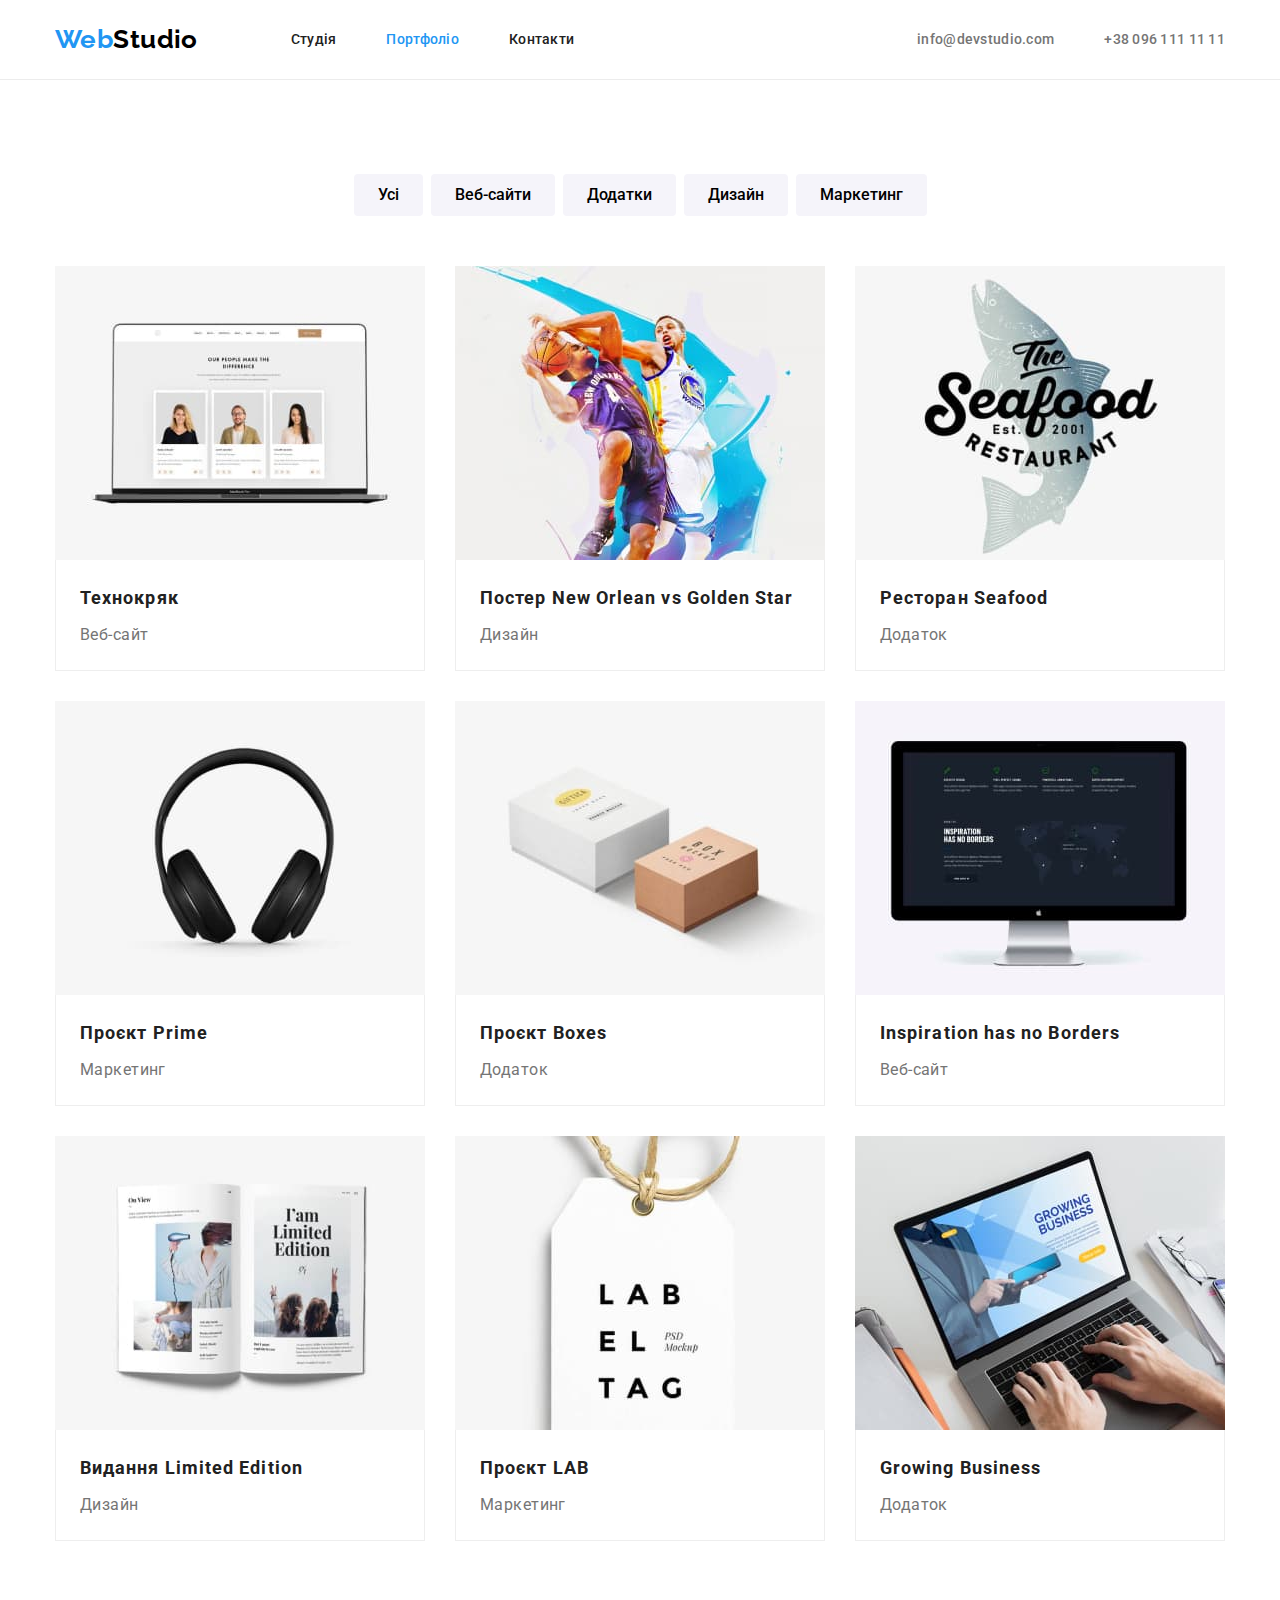
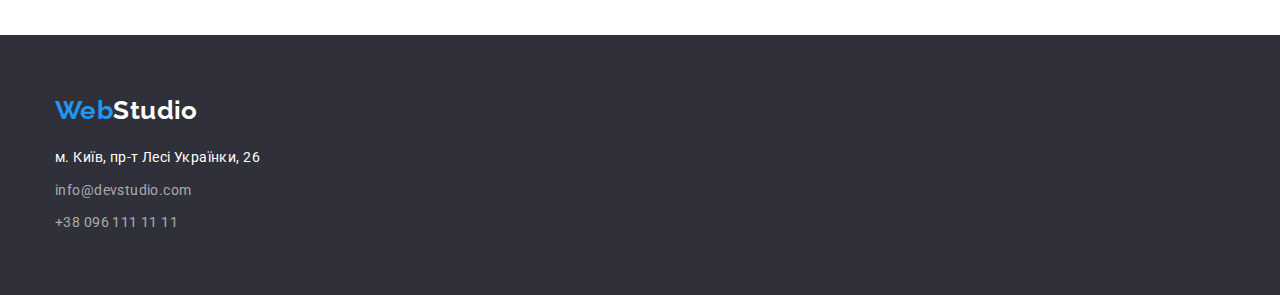
==== portfolio.html @ 35c7d86a "files added" ====
<!DOCTYPE html>
<!-- Document layout was done by Ruslan Shcherbyna aka Anattagarbha -->
<html lang="uk">
  <!-- Service information -->
  <head>
    <meta charset="UTF-8" />
    <meta http-equiv="X-UA-Compatible" content="IE=edge" />
    <meta name="viewport" content="width=device-width, initial-scale=1.0" />
    <title>Портфоліо</title>
    <link rel="preconnect" href="https://fonts.googleapis.com" />
    <link rel="preconnect" href="https://fonts.gstatic.com" crossorigin="" />
    <link
      href="https://fonts.googleapis.com/css2?family=Raleway:wght@700&amp;family=Roboto:wght@400;500;700;900&amp;display=swap"
      rel="stylesheet"
    />
    <link
      rel="stylesheet"
      href="https://cdnjs.cloudflare.com/ajax/libs/modern-normalize/1.1.0/modern-normalize.min.css"
    />
    <link rel="stylesheet" href="./css/styles.css" />
  </head>
  <!-- Page content -->
  <body>
    <!-- Page header -->
    <header class="wst-header">
      <div class="container">
        <nav class="nav-menu">
          <a class="logo no-decor" href="./index.html"
            ><span class="logo-color">Web</span>Studio</a
          >
          <ul class="nav-items no-style list">
            <li class="nav-item">
              <a class="nav-link" href="./index.html">Студія</a>
            </li>
            <li class="nav-item">
              <a class="nav-link" href="./portfolio.html"
                ><span class="current">Портфоліо</span></a
              >
            </li>
            <li class="nav-item">
              <a class="nav-link" href="">Контакти</a>
            </li>
          </ul>
        </nav>
        <ul class="contacts no-style list">
          <li class="contact-item">
            <a class="contact-link no-decor" href="mailto:info@devstudio.com"
              >info@devstudio.com</a
            >
          </li>
          <li class="contact-item">
            <a class="contact-link no-decor" href="tel:+380961111111"
              >+38 096 111 11 11</a
            >
          </li>
        </ul>
      </div>
    </header>
    <!-- Unique page content -->
    <main>
      <section class="portfolio section">
        <div class="container">
          <h1 class="portfolio-headline visually-hidden">Наші проєкти</h1>
          <!-- Portfolio filter -->
          <ul class="portfolio-filter no-style">
            <li>
              <button type="button" class="portfolio-button pointer">
                Усі
              </button>
            </li>
            <li>
              <button type="button" class="portfolio-button pointer">
                Веб-сайти
              </button>
            </li>
            <li>
              <button type="button" class="portfolio-button pointer">
                Додатки
              </button>
            </li>
            <li>
              <button type="button" class="portfolio-button pointer">
                Дизайн
              </button>
            </li>
            <li>
              <button type="button" class="portfolio-button pointer">
                Маркетинг
              </button>
            </li>
          </ul>
          <!-- Projects list -->
          <ul class="portfolio-projects no-style">
            <li class="project-item">
              <img
                src="./images/portfolio/techno.jpg"
                alt="веб сайт"
                width="370"
                height="294"
              />
              <div class="project-info">
                <h2 class="project-name">Технокряк</h2>
                <p class="project-function">Веб-сайт</p>
              </div>
            </li>
            <li class="project-item">
              <img
                src="./images/portfolio/poster.jpg"
                alt="дизайн постеру"
                width="370"
                height="294"
              />
              <div class="project-info">
                <h2 class="project-name">
                  Постер <span lang="en">New Orlean vs Golden Star</span>
                </h2>
                <p class="project-function">Дизайн</p>
              </div>
            </li>
            <li class="project-item">
              <img
                src="./images/portfolio/seafood.jpg"
                alt="додаток ресторану"
                width="370"
                height="294"
              />
              <div class="project-info">
                <h2 class="project-name">
                  Ресторан <span lang="en">Seafood</span>
                </h2>
                <p class="project-function">Додаток</p>
              </div>
            </li>
            <li class="project-item">
              <img
                src="./images/portfolio/prime.jpg"
                alt="маркетинг"
                width="370"
                height="294"
              />
              <div class="project-info">
                <h2 class="project-name">
                  Проєкт <span lang="en">Prime</span>
                </h2>
                <p class="project-function">Маркетинг</p>
              </div>
            </li>
            <li class="project-item">
              <img
                src="./images/portfolio/boxes.jpg"
                alt="додаток"
                width="370"
                height="294"
              />
              <div class="project-info">
                <h2 class="project-name">
                  Проєкт <span lang="en">Boxes</span>
                </h2>
                <p class="project-function">Додаток</p>
              </div>
            </li>
            <li class="project-item">
              <img
                src="./images/portfolio/inspiration.jpg"
                alt="веб-сайт"
                width="370"
                height="294"
              />
              <div class="project-info">
                <h2 class="project-name">
                  <span lang="en">Inspiration has no Borders</span>
                </h2>
                <p class="project-function">Веб-сайт</p>
              </div>
            </li>
            <li class="project-item">
              <img
                src="./images/portfolio/limited.jpg"
                alt="дизайн видання"
                width="370"
                height="294"
              />
              <div class="project-info">
                <h2 class="project-name">
                  Видання <span lang="en">Limited Edition</span>
                </h2>
                <p class="project-function">Дизайн</p>
              </div>
            </li>
            <li class="project-item">
              <img
                src="./images/portfolio/lab.jpg"
                alt="маркетинг"
                width="370"
                height="294"
              />
              <div class="project-info">
                <h2 class="project-name">Проєкт <span lang="en">LAB</span></h2>
                <p class="project-function">Маркетинг</p>
              </div>
            </li>
            <li class="project-item">
              <img
                src="./images/portfolio/business.jpg"
                alt="додаток"
                width="370"
                height="294"
              />
              <div class="project-info">
                <h2 class="project-name">
                  <span lang="en">Growing Business</span>
                </h2>
                <p class="project-function">Додаток</p>
              </div>
            </li>
          </ul>
        </div>
      </section>
    </main>
    <!-- Page footer -->
    <footer class="wst-footer">
      <div class="container">
        <a class="logo no-decor" href="./index.html"
          ><span class="logo-color">Web</span
          ><span class="logo-white">Studio</span></a
        >
        <address class="address-menu">
          <ul class="address-list no-style">
            <li class="address-item">
              <a
                class="address-link no-decor"
                href="https://goo.gl/maps/4tvgwQAKs3iSgBmF8"
                target="_blank"
                rel="noopener nofollow noreferrer"
                >м. Київ, пр-т Лесі Українки, 26</a
              >
            </li>
            <li class="address-item">
              <a class="address-link no-decor" href="mailto:info@devstudio.com"
                >info@devstudio.com</a
              >
            </li>
            <li class="address-item">
              <a class="address-link no-decor" href="tel:+380961111111"
                >+38 096 111 11 11</a
              >
            </li>
          </ul>
        </address>
      </div>
    </footer>
  </body>
</html>
---- css/styles.css ----
/* определение css-переменных */

:root {
  --brand-color: #2196f3;
  --bgn-color: #ffffff;
  --second-bgn-color: #f5f4fa;
  --third-bgn-color: #2f303a;
  --font-color: #212121;
  --small-text: #757575;
  --active-color: #188ce8;
  --border-color: #eeeeee;
  --hdr-border-color: #ececec;
  --mr-black: #000000;
  --mr-white: #ffffff;
  --address-color: rgba(255, 255, 255, 0.6);
  --hero-btn-shadow: rgba(0, 0, 0, 0.15);
  --member-shadow-1: rgba(0, 0, 0, 0.12);
  --member-shadow-2: rgba(0, 0, 0, 0.14);
  --member-shadow-3: rgba(0, 0, 0, 0.2);
  --port-btn-shadow-1: rgba(0, 0, 0, 0.1);
  --port-btn-shadow-2: rgba(0, 0, 0, 0.08);
  --port-btn-shadow-3: rgba(0, 0, 0, 0.12);
  --font-primary: "Roboto", "Arial", sans-serif;
}

/* глобальный стиль страницы */

body {
  background-color: var(--bgn-color);
  color: var(--font-color);
  font-family: var(--font-primary);
  font-size: 14px;
  font-style: normal;
  letter-spacing: 0.03em;
}

.no-style {
  list-style: none;
}

.no-decor {
  text-decoration: none;
}

.pointer {
  cursor: pointer;
}

.visually-hidden {
  position: absolute;
  white-space: nowrap;
  width: 1px;
  height: 1px;
  overflow: hidden;
  border: 0;
  padding: 0;
  clip: rect(0 0 0 0);
  clip-path: inset(50%);
  margin: -1px;
}

ul,
ol {
  margin: 0;
  padding-left: 0;
}

p,
h1,
h2,
h3,
h4,
h5,
h6 {
  margin: 0;
}

img {
  display: block;
  max-width: 100%;
  height: auto;
}

.container {
  max-width: 1200px;
  margin-left: auto;
  margin-right: auto;
  padding-left: 15px;
  padding-right: 15px;
}

.section {
  padding-bottom: 94px;
  padding-top: 94px;
  background-color: var(--bgn-color);
}

/* header */

.wst-header {
  padding: 24px 0;
  border-bottom: 1px solid var(--hdr-border-color);
}

.wst-header > .container {
  display: flex;
}

.wst-header .list {
  display: flex;
  gap: 50px;
}

.wst-header .logo {
  margin-right: 93px;
}

/* логотип */

.logo {
  color: var(--mr-black);
  font-family: "Raleway";
  font-size: 26px;
  font-weight: 700;
  line-height: 1.19;
}

.logo-color {
  color: var(--brand-color);
}

.logo-white {
  color: var(--mr-white);
}

.wst-footer .logo {
  display: inline-block;
}

/* меню навигации */

.nav-item > .nav-link {
  color: var(--font-color);
  font-weight: 500;
  letter-spacing: 0.02em;
  line-height: 1.143;
  text-decoration: none;
}

.nav-link:hover,
.nav-link:focus {
  color: var(--brand-color);
}

.current {
  color: var(--brand-color);
}

.nav-menu {
  display: flex;
  align-items: center;
}

/* меню контактов */

.contact-item > .contact-link {
  color: var(--small-text);
  font-weight: 500;
  letter-spacing: 0.02em;
  line-height: 1.143;
}

.contact-link:hover,
.contact-link:focus {
  color: var(--brand-color);
}

.contacts {
  display: flex;
  align-items: center;
  margin-left: auto;
}

/* стиль секции hero */

.hero.section {
  padding-top: 200px;
  padding-bottom: 200px;
  background-color: var(--third-bgn-color);
  text-align: center;
}

.hero-headline {
  color: var(--mr-white);
  font-weight: 900;
  font-size: 44px;
  line-height: 1.36;
  letter-spacing: 0.06em;
  text-transform: uppercase;
  width: 696px;
  margin-bottom: 30px;
  margin-left: auto;
  margin-right: auto;
}

.button {
  background-color: var(--brand-color);
  box-shadow: 0px 4px 4px var(--hero-btn-shadow);
  color: var(--mr-white);
  font-family: var(--font-primary);
  font-size: 16px;
  font-weight: 700;
  letter-spacing: 0.06em;
  line-height: 1.875;
  border: 1px solid var(--first-active-color);
  border-radius: 4px;
  text-align: center;
  min-width: 216px;
  min-height: 50px;
  padding: 10px 32px;
}

.button:active {
  background-color: var(--active-color);
  border-color: var(--active-color);
}

/* стиль секции features */

.features.section {
  padding-bottom: 0;
}

.features-headline {
  font-size: 36px;
  line-height: 1.17;
}

.features-title {
  line-height: 1.14;
  text-transform: uppercase;
  margin-bottom: 10px;
}

.features-item > .features-text {
  color: var(--small-text);
  line-height: 1.7;
}

.features-list {
  display: flex;
  flex-wrap: wrap;
  justify-content: space-between;
}

.features-item {
  max-width: 270px;
  flex-basis: 270px;
}

/* стиль секции skills */

.skills-headline {
  font-size: 36px;
  line-height: 1.17;
  text-align: center;
  margin-bottom: 50px;
}

.skills-list {
  display: flex;
  flex-wrap: wrap;
  gap: 30px;
}

/* стиль секции team */

.team {
  background-color: var(--second-bgn-color);
}

.team-member {
  box-shadow: 0px 1px 3px var(--member-shadow-1),
    0px 1px 1px var(--member-shadow-2), 0px 2px 1px var(--member-shadow-3);
  background-color: var(--mr-white);
  max-width: 270px;
  border-bottom-left-radius: 4px;
  border-bottom-right-radius: 4px;
}

.team-headline {
  font-size: 36px;
  line-height: 1.17;
  text-align: center;
  margin-bottom: 50px;
}

.member-info {
  padding: 30px 0;
}

.member-info > .member-name {
  font-weight: 500;
  font-size: 16px;
  line-height: 1.188;
  margin-bottom: 10px;
  text-align: center;
}

.member-info > .member-function {
  color: var(--small-text);
  font-size: 16px;
  line-height: 1.188;
  text-align: center;
}

.team-list {
  display: flex;
  gap: 30px;
  flex-wrap: wrap;
}

/* footer */

.wst-footer {
  background-color: var(--third-bgn-color);
  padding: 60px 0;
}

.wst-footer .logo {
  margin-bottom: 20px;
}

/* adress menu */

.address-item > .address-link {
  color: var(--mr-white);
  font-style: normal;
  line-height: 1.7;
}

.address-item > .address-link:hover,
.address-item > .address-link:focus {
  color: var(--brand-color);
}

.address-item [href="mailto:info@devstudio.com"] {
  color: var(--address-color);
}

.address-item [href="tel:+380961111111"] {
  color: var(--address-color);
}

.address-item:not(:last-child) {
  margin-bottom: 9px;
}

/* страница portfolio */

.portfolio-headline {
  font-size: 36px;
  line-height: 1.17;
}

/* фильтр проектов */

.portfolio-button {
  font-family: "Roboto", sans-serif;
  font-size: 16px;
  font-weight: 500;
  line-height: 1.625;
  text-align: center;
  background-color: var(--second-bgn-color);
  border-color: var(--second-bgn-color);
  border-radius: 4px;
  border-style: solid;
  padding: 6px 22px;
  min-height: 38px;
}

.portfolio-button:hover,
.portfolio-button:focus,
.portfolio-button:active {
  background-color: var(--brand-color);
  border-color: var(--brand-color);
  color: var(--mr-white);
  box-shadow: 0px 3px 1px var(--port-btn-shadow-1),
    0px 1px 2px var(--port-btn-shadow-2), 0px 2px 2px var(--port-btn-shadow-3);
}

.portfolio-filter {
  display: flex;
  justify-content: center;
  gap: 8px;
  margin-bottom: 50px;
}

/* список проектов */

.project-item {
  width: calc((100% - 60px) / 3);
}

.project-info {
  border: 1px solid var(--border-color);
  border-top-width: 0;
  border-top-style: hidden;
  padding: 20px 24px;
}

.project-info > .project-name {
  font-size: 18px;
  letter-spacing: 0.06em;
  line-height: 2;
  margin-bottom: 4px;
}

.project-info > .project-function {
  font-size: 16px;
  color: var(--small-text);
  line-height: 1.875;
}

.portfolio-projects {
  display: flex;
  flex-wrap: wrap;
  gap: 30px;
}
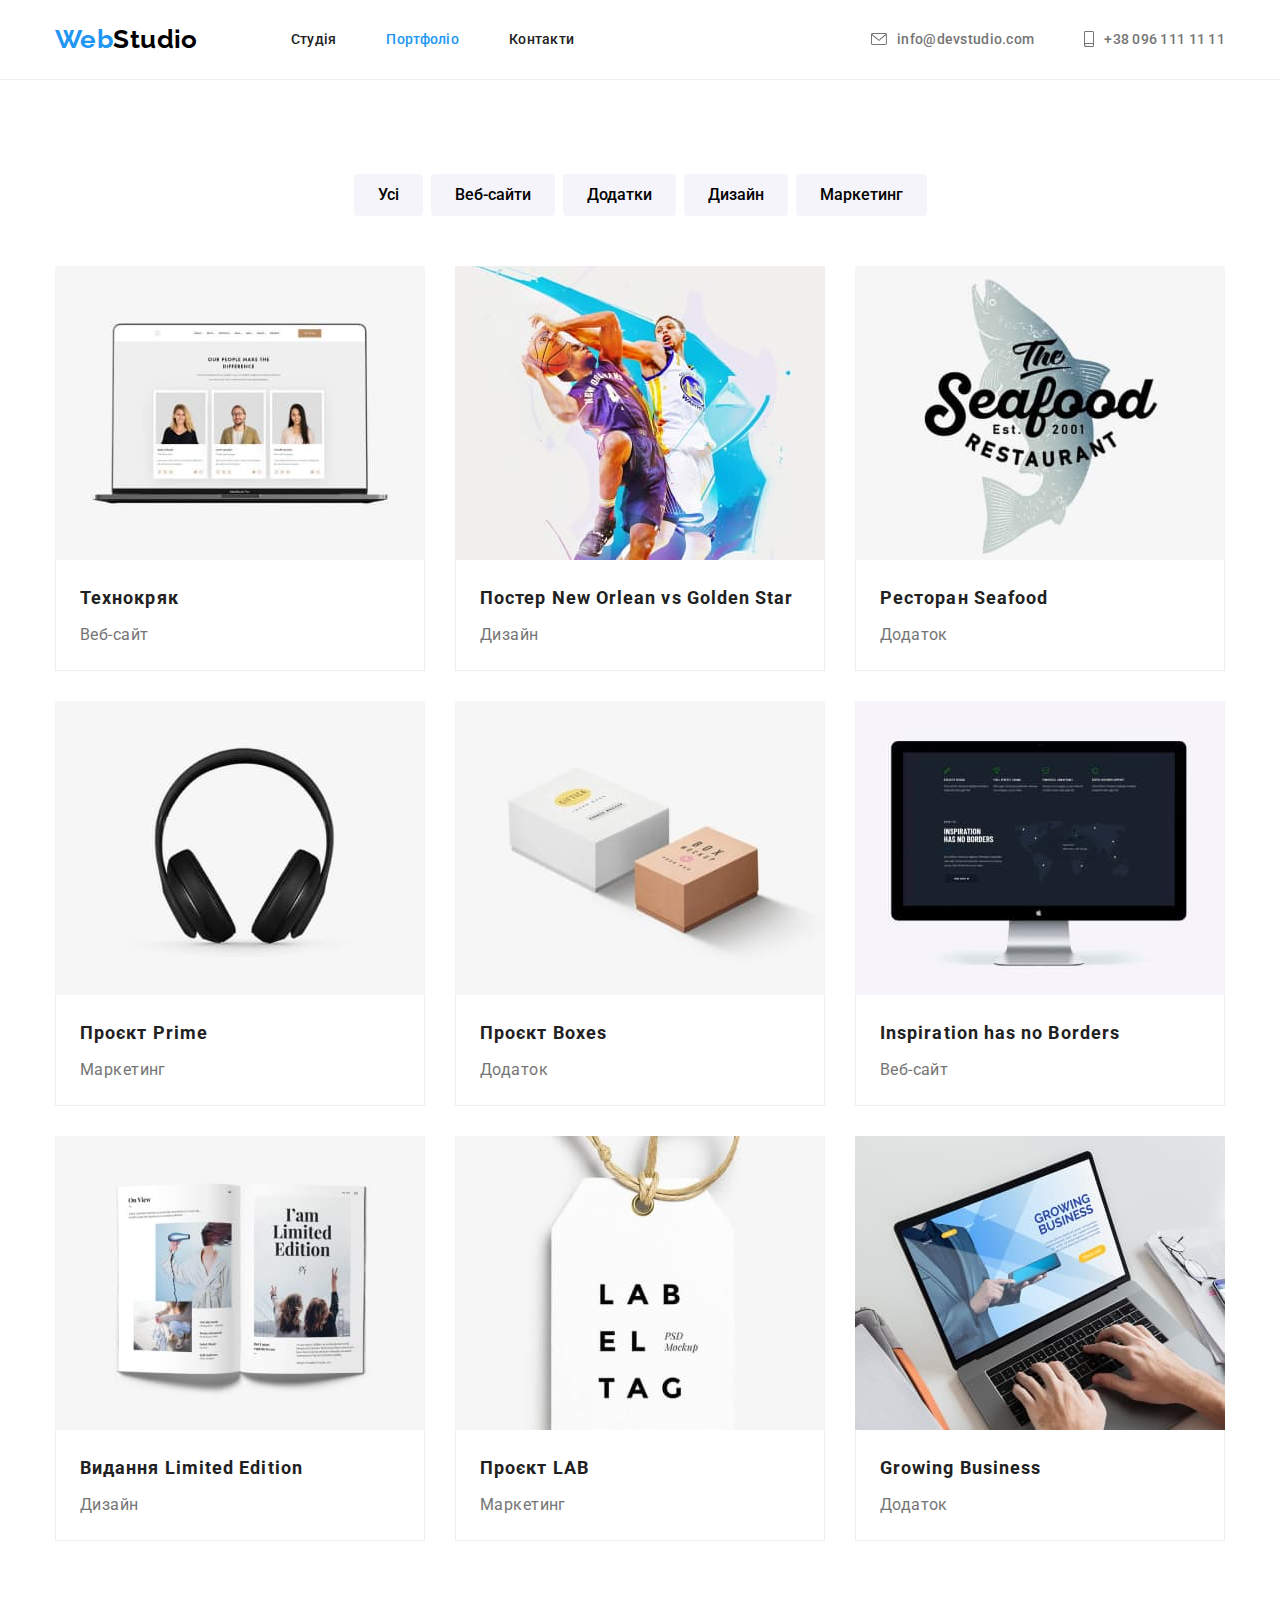
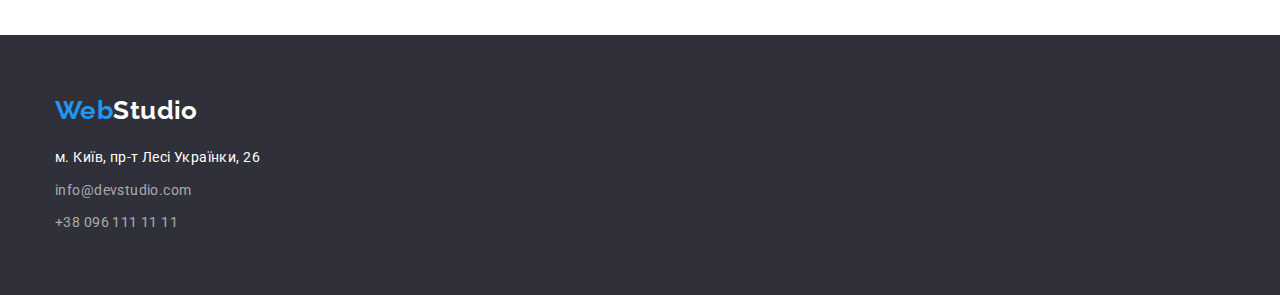
==== commit e2bdd5eb: "add contact icons to portfolio page" ====
--- a/portfolio.html
+++ b/portfolio.html
@@ -1,253 +1,259 @@
-<!DOCTYPE html>
-<!-- Document layout was done by Ruslan Shcherbyna aka Anattagarbha -->
-<html lang="uk">
-  <!-- Service information -->
-  <head>
-    <meta charset="UTF-8" />
-    <meta http-equiv="X-UA-Compatible" content="IE=edge" />
-    <meta name="viewport" content="width=device-width, initial-scale=1.0" />
-    <title>Портфоліо</title>
-    <link rel="preconnect" href="https://fonts.googleapis.com" />
-    <link rel="preconnect" href="https://fonts.gstatic.com" crossorigin="" />
-    <link
-      href="https://fonts.googleapis.com/css2?family=Raleway:wght@700&amp;family=Roboto:wght@400;500;700;900&amp;display=swap"
-      rel="stylesheet"
-    />
-    <link
-      rel="stylesheet"
-      href="https://cdnjs.cloudflare.com/ajax/libs/modern-normalize/1.1.0/modern-normalize.min.css"
-    />
-    <link rel="stylesheet" href="./css/styles.css" />
-  </head>
-  <!-- Page content -->
-  <body>
-    <!-- Page header -->
-    <header class="wst-header">
-      <div class="container">
-        <nav class="nav-menu">
-          <a class="logo no-decor" href="./index.html"
-            ><span class="logo-color">Web</span>Studio</a
-          >
-          <ul class="nav-items no-style list">
-            <li class="nav-item">
-              <a class="nav-link" href="./index.html">Студія</a>
-            </li>
-            <li class="nav-item">
-              <a class="nav-link" href="./portfolio.html"
-                ><span class="current">Портфоліо</span></a
-              >
-            </li>
-            <li class="nav-item">
-              <a class="nav-link" href="">Контакти</a>
-            </li>
-          </ul>
-        </nav>
-        <ul class="contacts no-style list">
-          <li class="contact-item">
-            <a class="contact-link no-decor" href="mailto:info@devstudio.com"
-              >info@devstudio.com</a
-            >
-          </li>
-          <li class="contact-item">
-            <a class="contact-link no-decor" href="tel:+380961111111"
-              >+38 096 111 11 11</a
-            >
-          </li>
-        </ul>
-      </div>
-    </header>
-    <!-- Unique page content -->
-    <main>
-      <section class="portfolio section">
-        <div class="container">
-          <h1 class="portfolio-headline visually-hidden">Наші проєкти</h1>
-          <!-- Portfolio filter -->
-          <ul class="portfolio-filter no-style">
-            <li>
-              <button type="button" class="portfolio-button pointer">
-                Усі
-              </button>
-            </li>
-            <li>
-              <button type="button" class="portfolio-button pointer">
-                Веб-сайти
-              </button>
-            </li>
-            <li>
-              <button type="button" class="portfolio-button pointer">
-                Додатки
-              </button>
-            </li>
-            <li>
-              <button type="button" class="portfolio-button pointer">
-                Дизайн
-              </button>
-            </li>
-            <li>
-              <button type="button" class="portfolio-button pointer">
-                Маркетинг
-              </button>
-            </li>
-          </ul>
-          <!-- Projects list -->
-          <ul class="portfolio-projects no-style">
-            <li class="project-item">
-              <img
-                src="./images/portfolio/techno.jpg"
-                alt="веб сайт"
-                width="370"
-                height="294"
-              />
-              <div class="project-info">
-                <h2 class="project-name">Технокряк</h2>
-                <p class="project-function">Веб-сайт</p>
-              </div>
-            </li>
-            <li class="project-item">
-              <img
-                src="./images/portfolio/poster.jpg"
-                alt="дизайн постеру"
-                width="370"
-                height="294"
-              />
-              <div class="project-info">
-                <h2 class="project-name">
-                  Постер <span lang="en">New Orlean vs Golden Star</span>
-                </h2>
-                <p class="project-function">Дизайн</p>
-              </div>
-            </li>
-            <li class="project-item">
-              <img
-                src="./images/portfolio/seafood.jpg"
-                alt="додаток ресторану"
-                width="370"
-                height="294"
-              />
-              <div class="project-info">
-                <h2 class="project-name">
-                  Ресторан <span lang="en">Seafood</span>
-                </h2>
-                <p class="project-function">Додаток</p>
-              </div>
-            </li>
-            <li class="project-item">
-              <img
-                src="./images/portfolio/prime.jpg"
-                alt="маркетинг"
-                width="370"
-                height="294"
-              />
-              <div class="project-info">
-                <h2 class="project-name">
-                  Проєкт <span lang="en">Prime</span>
-                </h2>
-                <p class="project-function">Маркетинг</p>
-              </div>
-            </li>
-            <li class="project-item">
-              <img
-                src="./images/portfolio/boxes.jpg"
-                alt="додаток"
-                width="370"
-                height="294"
-              />
-              <div class="project-info">
-                <h2 class="project-name">
-                  Проєкт <span lang="en">Boxes</span>
-                </h2>
-                <p class="project-function">Додаток</p>
-              </div>
-            </li>
-            <li class="project-item">
-              <img
-                src="./images/portfolio/inspiration.jpg"
-                alt="веб-сайт"
-                width="370"
-                height="294"
-              />
-              <div class="project-info">
-                <h2 class="project-name">
-                  <span lang="en">Inspiration has no Borders</span>
-                </h2>
-                <p class="project-function">Веб-сайт</p>
-              </div>
-            </li>
-            <li class="project-item">
-              <img
-                src="./images/portfolio/limited.jpg"
-                alt="дизайн видання"
-                width="370"
-                height="294"
-              />
-              <div class="project-info">
-                <h2 class="project-name">
-                  Видання <span lang="en">Limited Edition</span>
-                </h2>
-                <p class="project-function">Дизайн</p>
-              </div>
-            </li>
-            <li class="project-item">
-              <img
-                src="./images/portfolio/lab.jpg"
-                alt="маркетинг"
-                width="370"
-                height="294"
-              />
-              <div class="project-info">
-                <h2 class="project-name">Проєкт <span lang="en">LAB</span></h2>
-                <p class="project-function">Маркетинг</p>
-              </div>
-            </li>
-            <li class="project-item">
-              <img
-                src="./images/portfolio/business.jpg"
-                alt="додаток"
-                width="370"
-                height="294"
-              />
-              <div class="project-info">
-                <h2 class="project-name">
-                  <span lang="en">Growing Business</span>
-                </h2>
-                <p class="project-function">Додаток</p>
-              </div>
-            </li>
-          </ul>
-        </div>
-      </section>
-    </main>
-    <!-- Page footer -->
-    <footer class="wst-footer">
-      <div class="container">
-        <a class="logo no-decor" href="./index.html"
-          ><span class="logo-color">Web</span
-          ><span class="logo-white">Studio</span></a
-        >
-        <address class="address-menu">
-          <ul class="address-list no-style">
-            <li class="address-item">
-              <a
-                class="address-link no-decor"
-                href="https://goo.gl/maps/4tvgwQAKs3iSgBmF8"
-                target="_blank"
-                rel="noopener nofollow noreferrer"
-                >м. Київ, пр-т Лесі Українки, 26</a
-              >
-            </li>
-            <li class="address-item">
-              <a class="address-link no-decor" href="mailto:info@devstudio.com"
-                >info@devstudio.com</a
-              >
-            </li>
-            <li class="address-item">
-              <a class="address-link no-decor" href="tel:+380961111111"
-                >+38 096 111 11 11</a
-              >
-            </li>
-          </ul>
-        </address>
-      </div>
-    </footer>
-  </body>
-</html>
+<!DOCTYPE html>
+<!-- Document layout was done by Ruslan Shcherbyna aka Anattagarbha -->
+<html lang="uk">
+  <!-- Service information -->
+  <head>
+    <meta charset="UTF-8" />
+    <meta http-equiv="X-UA-Compatible" content="IE=edge" />
+    <meta name="viewport" content="width=device-width, initial-scale=1.0" />
+    <title>Портфоліо</title>
+    <link rel="preconnect" href="https://fonts.googleapis.com" />
+    <link rel="preconnect" href="https://fonts.gstatic.com" crossorigin="" />
+    <link
+      href="https://fonts.googleapis.com/css2?family=Raleway:wght@700&amp;family=Roboto:wght@400;500;700;900&amp;display=swap"
+      rel="stylesheet"
+    />
+    <link
+      rel="stylesheet"
+      href="https://cdnjs.cloudflare.com/ajax/libs/modern-normalize/1.1.0/modern-normalize.min.css"
+    />
+    <link rel="stylesheet" href="./css/styles.css" />
+  </head>
+  <!-- Page content -->
+  <body>
+    <!-- Page header -->
+    <header class="wst-header">
+      <div class="container">
+        <nav class="nav-menu">
+          <a class="logo no-decor" href="./index.html"
+            ><span class="logo-color">Web</span>Studio</a
+          >
+          <ul class="nav-items no-style list">
+            <li class="nav-item">
+              <a class="nav-link" href="./index.html">Студія</a>
+            </li>
+            <li class="nav-item">
+              <a class="nav-link" href="./portfolio.html"
+                ><span class="current">Портфоліо</span></a
+              >
+            </li>
+            <li class="nav-item">
+              <a class="nav-link" href="">Контакти</a>
+            </li>
+          </ul>
+        </nav>
+        <ul class="contacts no-style list">
+          <li class="contact-item">
+            <a class="contact-link no-decor" href="mailto:info@devstudio.com"
+              ><svg class="contact-icon" width="16" height="12">
+                <use href="./images/decor/sprite.svg#envelope"></use>
+              </svg>
+              info@devstudio.com</a
+            >
+          </li>
+          <li class="contact-item">
+            <a class="contact-link no-decor" href="tel:+380961111111"
+              ><svg class="contact-icon" width="10" height="16">
+                <use href="./images/decor/sprite.svg#smartphone"></use>
+              </svg>
+              +38 096 111 11 11</a
+            >
+          </li>
+        </ul>
+      </div>
+    </header>
+    <!-- Unique page content -->
+    <main>
+      <section class="portfolio section">
+        <div class="container">
+          <h1 class="portfolio-headline visually-hidden">Наші проєкти</h1>
+          <!-- Portfolio filter -->
+          <ul class="portfolio-filter no-style">
+            <li>
+              <button type="button" class="portfolio-button pointer">
+                Усі
+              </button>
+            </li>
+            <li>
+              <button type="button" class="portfolio-button pointer">
+                Веб-сайти
+              </button>
+            </li>
+            <li>
+              <button type="button" class="portfolio-button pointer">
+                Додатки
+              </button>
+            </li>
+            <li>
+              <button type="button" class="portfolio-button pointer">
+                Дизайн
+              </button>
+            </li>
+            <li>
+              <button type="button" class="portfolio-button pointer">
+                Маркетинг
+              </button>
+            </li>
+          </ul>
+          <!-- Projects list -->
+          <ul class="portfolio-projects no-style">
+            <li class="project-item">
+              <img
+                src="./images/portfolio/techno.jpg"
+                alt="веб сайт"
+                width="370"
+                height="294"
+              />
+              <div class="project-info">
+                <h2 class="project-name">Технокряк</h2>
+                <p class="project-function">Веб-сайт</p>
+              </div>
+            </li>
+            <li class="project-item">
+              <img
+                src="./images/portfolio/poster.jpg"
+                alt="дизайн постеру"
+                width="370"
+                height="294"
+              />
+              <div class="project-info">
+                <h2 class="project-name">
+                  Постер <span lang="en">New Orlean vs Golden Star</span>
+                </h2>
+                <p class="project-function">Дизайн</p>
+              </div>
+            </li>
+            <li class="project-item">
+              <img
+                src="./images/portfolio/seafood.jpg"
+                alt="додаток ресторану"
+                width="370"
+                height="294"
+              />
+              <div class="project-info">
+                <h2 class="project-name">
+                  Ресторан <span lang="en">Seafood</span>
+                </h2>
+                <p class="project-function">Додаток</p>
+              </div>
+            </li>
+            <li class="project-item">
+              <img
+                src="./images/portfolio/prime.jpg"
+                alt="маркетинг"
+                width="370"
+                height="294"
+              />
+              <div class="project-info">
+                <h2 class="project-name">
+                  Проєкт <span lang="en">Prime</span>
+                </h2>
+                <p class="project-function">Маркетинг</p>
+              </div>
+            </li>
+            <li class="project-item">
+              <img
+                src="./images/portfolio/boxes.jpg"
+                alt="додаток"
+                width="370"
+                height="294"
+              />
+              <div class="project-info">
+                <h2 class="project-name">
+                  Проєкт <span lang="en">Boxes</span>
+                </h2>
+                <p class="project-function">Додаток</p>
+              </div>
+            </li>
+            <li class="project-item">
+              <img
+                src="./images/portfolio/inspiration.jpg"
+                alt="веб-сайт"
+                width="370"
+                height="294"
+              />
+              <div class="project-info">
+                <h2 class="project-name">
+                  <span lang="en">Inspiration has no Borders</span>
+                </h2>
+                <p class="project-function">Веб-сайт</p>
+              </div>
+            </li>
+            <li class="project-item">
+              <img
+                src="./images/portfolio/limited.jpg"
+                alt="дизайн видання"
+                width="370"
+                height="294"
+              />
+              <div class="project-info">
+                <h2 class="project-name">
+                  Видання <span lang="en">Limited Edition</span>
+                </h2>
+                <p class="project-function">Дизайн</p>
+              </div>
+            </li>
+            <li class="project-item">
+              <img
+                src="./images/portfolio/lab.jpg"
+                alt="маркетинг"
+                width="370"
+                height="294"
+              />
+              <div class="project-info">
+                <h2 class="project-name">Проєкт <span lang="en">LAB</span></h2>
+                <p class="project-function">Маркетинг</p>
+              </div>
+            </li>
+            <li class="project-item">
+              <img
+                src="./images/portfolio/business.jpg"
+                alt="додаток"
+                width="370"
+                height="294"
+              />
+              <div class="project-info">
+                <h2 class="project-name">
+                  <span lang="en">Growing Business</span>
+                </h2>
+                <p class="project-function">Додаток</p>
+              </div>
+            </li>
+          </ul>
+        </div>
+      </section>
+    </main>
+    <!-- Page footer -->
+    <footer class="wst-footer">
+      <div class="container">
+        <a class="logo no-decor" href="./index.html"
+          ><span class="logo-color">Web</span
+          ><span class="logo-white">Studio</span></a
+        >
+        <address class="address-menu">
+          <ul class="address-list no-style">
+            <li class="address-item">
+              <a
+                class="address-link no-decor"
+                href="https://goo.gl/maps/4tvgwQAKs3iSgBmF8"
+                target="_blank"
+                rel="noopener nofollow noreferrer"
+                >м. Київ, пр-т Лесі Українки, 26</a
+              >
+            </li>
+            <li class="address-item">
+              <a class="address-link no-decor" href="mailto:info@devstudio.com"
+                >info@devstudio.com</a
+              >
+            </li>
+            <li class="address-item">
+              <a class="address-link no-decor" href="tel:+380961111111"
+                >+38 096 111 11 11</a
+              >
+            </li>
+          </ul>
+        </address>
+      </div>
+    </footer>
+  </body>
+</html>
--- a/css/styles.css
+++ b/css/styles.css
@@ -1,429 +1,535 @@
-/* определение css-переменных */
-
-:root {
-  --brand-color: #2196f3;
-  --bgn-color: #ffffff;
-  --second-bgn-color: #f5f4fa;
-  --third-bgn-color: #2f303a;
-  --font-color: #212121;
-  --small-text: #757575;
-  --active-color: #188ce8;
-  --border-color: #eeeeee;
-  --hdr-border-color: #ececec;
-  --mr-black: #000000;
-  --mr-white: #ffffff;
-  --address-color: rgba(255, 255, 255, 0.6);
-  --hero-btn-shadow: rgba(0, 0, 0, 0.15);
-  --member-shadow-1: rgba(0, 0, 0, 0.12);
-  --member-shadow-2: rgba(0, 0, 0, 0.14);
-  --member-shadow-3: rgba(0, 0, 0, 0.2);
-  --port-btn-shadow-1: rgba(0, 0, 0, 0.1);
-  --port-btn-shadow-2: rgba(0, 0, 0, 0.08);
-  --port-btn-shadow-3: rgba(0, 0, 0, 0.12);
-  --font-primary: "Roboto", "Arial", sans-serif;
-}
-
-/* глобальный стиль страницы */
-
-body {
-  background-color: var(--bgn-color);
-  color: var(--font-color);
-  font-family: var(--font-primary);
-  font-size: 14px;
-  font-style: normal;
-  letter-spacing: 0.03em;
-}
-
-.no-style {
-  list-style: none;
-}
-
-.no-decor {
-  text-decoration: none;
-}
-
-.pointer {
-  cursor: pointer;
-}
-
-.visually-hidden {
-  position: absolute;
-  white-space: nowrap;
-  width: 1px;
-  height: 1px;
-  overflow: hidden;
-  border: 0;
-  padding: 0;
-  clip: rect(0 0 0 0);
-  clip-path: inset(50%);
-  margin: -1px;
-}
-
-ul,
-ol {
-  margin: 0;
-  padding-left: 0;
-}
-
-p,
-h1,
-h2,
-h3,
-h4,
-h5,
-h6 {
-  margin: 0;
-}
-
-img {
-  display: block;
-  max-width: 100%;
-  height: auto;
-}
-
-.container {
-  max-width: 1200px;
-  margin-left: auto;
-  margin-right: auto;
-  padding-left: 15px;
-  padding-right: 15px;
-}
-
-.section {
-  padding-bottom: 94px;
-  padding-top: 94px;
-  background-color: var(--bgn-color);
-}
-
-/* header */
-
-.wst-header {
-  padding: 24px 0;
-  border-bottom: 1px solid var(--hdr-border-color);
-}
-
-.wst-header > .container {
-  display: flex;
-}
-
-.wst-header .list {
-  display: flex;
-  gap: 50px;
-}
-
-.wst-header .logo {
-  margin-right: 93px;
-}
-
-/* логотип */
-
-.logo {
-  color: var(--mr-black);
-  font-family: "Raleway";
-  font-size: 26px;
-  font-weight: 700;
-  line-height: 1.19;
-}
-
-.logo-color {
-  color: var(--brand-color);
-}
-
-.logo-white {
-  color: var(--mr-white);
-}
-
-.wst-footer .logo {
-  display: inline-block;
-}
-
-/* меню навигации */
-
-.nav-item > .nav-link {
-  color: var(--font-color);
-  font-weight: 500;
-  letter-spacing: 0.02em;
-  line-height: 1.143;
-  text-decoration: none;
-}
-
-.nav-link:hover,
-.nav-link:focus {
-  color: var(--brand-color);
-}
-
-.current {
-  color: var(--brand-color);
-}
-
-.nav-menu {
-  display: flex;
-  align-items: center;
-}
-
-/* меню контактов */
-
-.contact-item > .contact-link {
-  color: var(--small-text);
-  font-weight: 500;
-  letter-spacing: 0.02em;
-  line-height: 1.143;
-}
-
-.contact-link:hover,
-.contact-link:focus {
-  color: var(--brand-color);
-}
-
-.contacts {
-  display: flex;
-  align-items: center;
-  margin-left: auto;
-}
-
-/* стиль секции hero */
-
-.hero.section {
-  padding-top: 200px;
-  padding-bottom: 200px;
-  background-color: var(--third-bgn-color);
-  text-align: center;
-}
-
-.hero-headline {
-  color: var(--mr-white);
-  font-weight: 900;
-  font-size: 44px;
-  line-height: 1.36;
-  letter-spacing: 0.06em;
-  text-transform: uppercase;
-  width: 696px;
-  margin-bottom: 30px;
-  margin-left: auto;
-  margin-right: auto;
-}
-
-.button {
-  background-color: var(--brand-color);
-  box-shadow: 0px 4px 4px var(--hero-btn-shadow);
-  color: var(--mr-white);
-  font-family: var(--font-primary);
-  font-size: 16px;
-  font-weight: 700;
-  letter-spacing: 0.06em;
-  line-height: 1.875;
-  border: 1px solid var(--first-active-color);
-  border-radius: 4px;
-  text-align: center;
-  min-width: 216px;
-  min-height: 50px;
-  padding: 10px 32px;
-}
-
-.button:active {
-  background-color: var(--active-color);
-  border-color: var(--active-color);
-}
-
-/* стиль секции features */
-
-.features.section {
-  padding-bottom: 0;
-}
-
-.features-headline {
-  font-size: 36px;
-  line-height: 1.17;
-}
-
-.features-title {
-  line-height: 1.14;
-  text-transform: uppercase;
-  margin-bottom: 10px;
-}
-
-.features-item > .features-text {
-  color: var(--small-text);
-  line-height: 1.7;
-}
-
-.features-list {
-  display: flex;
-  flex-wrap: wrap;
-  justify-content: space-between;
-}
-
-.features-item {
-  max-width: 270px;
-  flex-basis: 270px;
-}
-
-/* стиль секции skills */
-
-.skills-headline {
-  font-size: 36px;
-  line-height: 1.17;
-  text-align: center;
-  margin-bottom: 50px;
-}
-
-.skills-list {
-  display: flex;
-  flex-wrap: wrap;
-  gap: 30px;
-}
-
-/* стиль секции team */
-
-.team {
-  background-color: var(--second-bgn-color);
-}
-
-.team-member {
-  box-shadow: 0px 1px 3px var(--member-shadow-1),
-    0px 1px 1px var(--member-shadow-2), 0px 2px 1px var(--member-shadow-3);
-  background-color: var(--mr-white);
-  max-width: 270px;
-  border-bottom-left-radius: 4px;
-  border-bottom-right-radius: 4px;
-}
-
-.team-headline {
-  font-size: 36px;
-  line-height: 1.17;
-  text-align: center;
-  margin-bottom: 50px;
-}
-
-.member-info {
-  padding: 30px 0;
-}
-
-.member-info > .member-name {
-  font-weight: 500;
-  font-size: 16px;
-  line-height: 1.188;
-  margin-bottom: 10px;
-  text-align: center;
-}
-
-.member-info > .member-function {
-  color: var(--small-text);
-  font-size: 16px;
-  line-height: 1.188;
-  text-align: center;
-}
-
-.team-list {
-  display: flex;
-  gap: 30px;
-  flex-wrap: wrap;
-}
-
-/* footer */
-
-.wst-footer {
-  background-color: var(--third-bgn-color);
-  padding: 60px 0;
-}
-
-.wst-footer .logo {
-  margin-bottom: 20px;
-}
-
-/* adress menu */
-
-.address-item > .address-link {
-  color: var(--mr-white);
-  font-style: normal;
-  line-height: 1.7;
-}
-
-.address-item > .address-link:hover,
-.address-item > .address-link:focus {
-  color: var(--brand-color);
-}
-
-.address-item [href="mailto:info@devstudio.com"] {
-  color: var(--address-color);
-}
-
-.address-item [href="tel:+380961111111"] {
-  color: var(--address-color);
-}
-
-.address-item:not(:last-child) {
-  margin-bottom: 9px;
-}
-
-/* страница portfolio */
-
-.portfolio-headline {
-  font-size: 36px;
-  line-height: 1.17;
-}
-
-/* фильтр проектов */
-
-.portfolio-button {
-  font-family: "Roboto", sans-serif;
-  font-size: 16px;
-  font-weight: 500;
-  line-height: 1.625;
-  text-align: center;
-  background-color: var(--second-bgn-color);
-  border-color: var(--second-bgn-color);
-  border-radius: 4px;
-  border-style: solid;
-  padding: 6px 22px;
-  min-height: 38px;
-}
-
-.portfolio-button:hover,
-.portfolio-button:focus,
-.portfolio-button:active {
-  background-color: var(--brand-color);
-  border-color: var(--brand-color);
-  color: var(--mr-white);
-  box-shadow: 0px 3px 1px var(--port-btn-shadow-1),
-    0px 1px 2px var(--port-btn-shadow-2), 0px 2px 2px var(--port-btn-shadow-3);
-}
-
-.portfolio-filter {
-  display: flex;
-  justify-content: center;
-  gap: 8px;
-  margin-bottom: 50px;
-}
-
-/* список проектов */
-
-.project-item {
-  width: calc((100% - 60px) / 3);
-}
-
-.project-info {
-  border: 1px solid var(--border-color);
-  border-top-width: 0;
-  border-top-style: hidden;
-  padding: 20px 24px;
-}
-
-.project-info > .project-name {
-  font-size: 18px;
-  letter-spacing: 0.06em;
-  line-height: 2;
-  margin-bottom: 4px;
-}
-
-.project-info > .project-function {
-  font-size: 16px;
-  color: var(--small-text);
-  line-height: 1.875;
-}
-
-.portfolio-projects {
-  display: flex;
-  flex-wrap: wrap;
-  gap: 30px;
-}
+/* определение css-переменных */
+
+:root {
+  --brand-color: #2196f3;
+  --bgn-color: #ffffff;
+  --second-bgn-color: #f5f4fa;
+  --third-bgn-color: #2f303a;
+  --font-color: #212121;
+  --small-text: #757575;
+  --active-color: #188ce8;
+  --border-color: #eeeeee;
+  --hdr-border-color: #ececec;
+  --mr-black: #000000;
+  --mr-white: #ffffff;
+  --address-color: rgba(255, 255, 255, 0.6);
+  --hero-btn-shadow: rgba(0, 0, 0, 0.15);
+  --member-shadow-1: rgba(0, 0, 0, 0.12);
+  --member-shadow-2: rgba(0, 0, 0, 0.14);
+  --member-shadow-3: rgba(0, 0, 0, 0.2);
+  --port-btn-shadow-1: rgba(0, 0, 0, 0.1);
+  --port-btn-shadow-2: rgba(0, 0, 0, 0.08);
+  --port-btn-shadow-3: rgba(0, 0, 0, 0.12);
+  --font-primary: "Roboto", "Arial", sans-serif;
+}
+
+/* глобальный стиль страницы */
+
+body {
+  background-color: var(--bgn-color);
+  color: var(--font-color);
+  font-family: var(--font-primary);
+  font-size: 14px;
+  font-style: normal;
+  letter-spacing: 0.03em;
+}
+
+.no-style {
+  list-style: none;
+}
+
+.no-decor {
+  text-decoration: none;
+}
+
+.pointer {
+  cursor: pointer;
+}
+
+.visually-hidden {
+  position: absolute;
+  white-space: nowrap;
+  width: 1px;
+  height: 1px;
+  overflow: hidden;
+  border: 0;
+  padding: 0;
+  clip: rect(0 0 0 0);
+  clip-path: inset(50%);
+  margin: -1px;
+}
+
+ul,
+ol {
+  margin: 0;
+  padding-left: 0;
+}
+
+p,
+h1,
+h2,
+h3,
+h4,
+h5,
+h6 {
+  margin: 0;
+}
+
+img {
+  display: block;
+  max-width: 100%;
+  height: auto;
+}
+
+.container {
+  max-width: 1200px;
+  margin-left: auto;
+  margin-right: auto;
+  padding-left: 15px;
+  padding-right: 15px;
+}
+
+.section {
+  padding-bottom: 94px;
+  padding-top: 94px;
+  background-color: var(--bgn-color);
+}
+
+/* header */
+
+.wst-header {
+  padding: 24px 0;
+  border-bottom: 1px solid var(--hdr-border-color);
+}
+
+.wst-header > .container {
+  display: flex;
+}
+
+.wst-header .list {
+  display: flex;
+  gap: 50px;
+}
+
+.wst-header .logo {
+  margin-right: 93px;
+}
+
+/* логотип */
+
+.logo {
+  color: var(--mr-black);
+  font-family: "Raleway";
+  font-size: 26px;
+  font-weight: 700;
+  line-height: 1.19;
+}
+
+.logo-color {
+  color: var(--brand-color);
+}
+
+.logo-white {
+  color: var(--mr-white);
+}
+
+.wst-footer .logo {
+  display: inline-block;
+}
+
+/* меню навигации */
+
+.nav-item > .nav-link {
+  color: var(--font-color);
+  font-weight: 500;
+  letter-spacing: 0.02em;
+  line-height: 1.143;
+  text-decoration: none;
+}
+
+.nav-link:hover,
+.nav-link:focus {
+  color: var(--brand-color);
+}
+
+.current {
+  color: var(--brand-color);
+}
+
+.nav-menu {
+  display: flex;
+  align-items: center;
+}
+
+/* меню контактов */
+
+.contact-item > .contact-link {
+  color: var(--small-text);
+  font-weight: 500;
+  letter-spacing: 0.02em;
+  line-height: 1.143;
+  display: flex;
+  align-items: center;
+}
+
+.contact-link:hover,
+.contact-link:focus {
+  color: var(--brand-color);
+}
+
+.contact-icon {
+  fill: currentColor;
+  margin-right: 10px;
+}
+
+.contacts {
+  display: flex;
+  align-items: center;
+  margin-left: auto;
+}
+
+/* стиль секции hero */
+
+.hero.section {
+  padding-top: 200px;
+  padding-bottom: 200px;
+  background-color: var(--third-bgn-color);
+  text-align: center;
+}
+
+.hero-headline {
+  color: var(--mr-white);
+  font-weight: 900;
+  font-size: 44px;
+  line-height: 1.36;
+  letter-spacing: 0.06em;
+  text-transform: uppercase;
+  width: 696px;
+  margin-bottom: 30px;
+  margin-left: auto;
+  margin-right: auto;
+}
+
+.button {
+  background-color: var(--brand-color);
+  box-shadow: 0px 4px 4px var(--hero-btn-shadow);
+  color: var(--mr-white);
+  font-family: var(--font-primary);
+  font-size: 16px;
+  font-weight: 700;
+  letter-spacing: 0.06em;
+  line-height: 1.875;
+  border: 1px solid var(--first-active-color);
+  border-radius: 4px;
+  text-align: center;
+  min-width: 216px;
+  min-height: 50px;
+  padding: 10px 32px;
+}
+
+.button:active {
+  background-color: var(--active-color);
+  border-color: var(--active-color);
+}
+
+.hero-bgn {
+  max-width: 1600px;
+  margin-left: auto;
+  margin-right: auto;
+  background-color: #c4c4c4;
+  background-repeat: no-repeat;
+  background-position: center;
+  background-size: cover;
+  background-image: linear-gradient(
+      rgba(47, 48, 58, 0.4),
+      rgba(47, 48, 58, 0.4)
+    ),
+    url("../images/decor/hero.jpg");
+}
+
+/* стиль секции features */
+
+.features.section {
+  padding-bottom: 0;
+}
+
+.features-headline {
+  font-size: 36px;
+  line-height: 1.17;
+}
+
+.features-title {
+  line-height: 1.14;
+  text-transform: uppercase;
+  margin-bottom: 10px;
+}
+
+.features-item > .features-text {
+  color: var(--small-text);
+  line-height: 1.7;
+}
+
+.features-list {
+  display: flex;
+  flex-wrap: wrap;
+  justify-content: space-between;
+}
+
+.features-item {
+  max-width: 270px;
+  flex-basis: 270px;
+}
+
+.features-item::before {
+  content: "";
+  display: block;
+  background-color: var(--second-bgn-color);
+  width: 270px;
+  height: 120px;
+  border-radius: 4px;
+  margin-bottom: 30px;
+}
+
+.features-item:nth-child(1)::before {
+  background-image: url("../images/decor/group-01.svg");
+}
+.features-item:nth-child(2)::before {
+  background-image: url("../images/decor/group-02.svg");
+}
+.features-item:nth-child(3)::before {
+  background-image: url("../images/decor/group-03.svg");
+}
+.features-item:nth-child(4)::before {
+  background-image: url("../images/decor/group-04.svg");
+}
+
+/* стиль секции skills */
+
+.skills-headline {
+  font-size: 36px;
+  line-height: 1.17;
+  text-align: center;
+  margin-bottom: 50px;
+}
+
+.skills-list {
+  display: flex;
+  flex-wrap: wrap;
+  gap: 30px;
+}
+
+/* стиль секции team */
+
+.team {
+  background-color: var(--second-bgn-color);
+}
+
+.team-member {
+  box-shadow: 0px 1px 3px var(--member-shadow-1),
+    0px 1px 1px var(--member-shadow-2), 0px 2px 1px var(--member-shadow-3);
+  background-color: var(--mr-white);
+  max-width: 270px;
+  border-bottom-left-radius: 4px;
+  border-bottom-right-radius: 4px;
+}
+
+.team-headline {
+  font-size: 36px;
+  line-height: 1.17;
+  text-align: center;
+  margin-bottom: 50px;
+}
+
+.member-info {
+  padding: 30px 0;
+}
+
+.member-info > .member-name {
+  font-weight: 500;
+  font-size: 16px;
+  line-height: 1.188;
+  margin-bottom: 10px;
+  text-align: center;
+}
+
+.member-info > .member-function {
+  color: var(--small-text);
+  font-size: 16px;
+  line-height: 1.188;
+  text-align: center;
+  margin-bottom: 16px;
+}
+
+.team-list {
+  display: flex;
+  gap: 30px;
+  flex-wrap: wrap;
+}
+
+.social-list {
+  display: flex;
+  gap: 10px;
+  justify-content: center;
+}
+
+.social-link {
+  width: 44px;
+  height: 44px;
+  border-radius: 50%;
+  background-color: inherit;
+  display: flex;
+  align-items: center;
+  justify-content: center;
+  fill: #afb1b8;
+}
+
+.social-link:hover,
+.social-link:focus {
+  background-color: var(--brand-color);
+  fill: var(--bgn-color);
+}
+
+/* клиенты */
+
+.clients-headline {
+  font-size: 36px;
+  line-height: 1.17;
+  text-align: center;
+  margin-bottom: 50px;
+}
+
+.clients-list {
+  display: flex;
+  gap: 30px;
+  width: 100%;
+}
+
+.client-item {
+  width: calc((100% - 150px + 12px) / 6);
+  display: flex;
+}
+
+.client-link {
+  width: calc(100%);
+  height: 92px;
+  border: 1px solid #afb1b8;
+  border-radius: 4px;
+  fill: #afb1b8;
+  display: flex;
+  align-items: center;
+  justify-content: center;
+}
+
+.client-link:hover,
+.client-link:focus {
+  fill: var(--brand-color);
+  border-color: var(--brand-color);
+}
+
+/* footer */
+
+.wst-footer {
+  background-color: var(--third-bgn-color);
+  padding: 60px 0;
+}
+
+.wst-footer .logo {
+  margin-bottom: 20px;
+}
+
+/* adress menu */
+
+.address-item > .address-link {
+  color: var(--mr-white);
+  font-style: normal;
+  line-height: 1.7;
+}
+
+.address-item > .address-link:hover,
+.address-item > .address-link:focus {
+  color: var(--brand-color);
+}
+
+.address-item [href="mailto:info@devstudio.com"] {
+  color: var(--address-color);
+}
+
+.address-item [href="tel:+380961111111"] {
+  color: var(--address-color);
+}
+
+.address-item:not(:last-child) {
+  margin-bottom: 9px;
+}
+
+/* страница portfolio */
+
+.portfolio-headline {
+  font-size: 36px;
+  line-height: 1.17;
+}
+
+/* фильтр проектов */
+
+.portfolio-button {
+  font-family: "Roboto", sans-serif;
+  font-size: 16px;
+  font-weight: 500;
+  line-height: 1.625;
+  text-align: center;
+  background-color: var(--second-bgn-color);
+  border-color: var(--second-bgn-color);
+  border-radius: 4px;
+  border-style: solid;
+  padding: 6px 22px;
+  min-height: 38px;
+}
+
+.portfolio-button:hover,
+.portfolio-button:focus,
+.portfolio-button:active {
+  background-color: var(--brand-color);
+  border-color: var(--brand-color);
+  color: var(--mr-white);
+  box-shadow: 0px 3px 1px var(--port-btn-shadow-1),
+    0px 1px 2px var(--port-btn-shadow-2), 0px 2px 2px var(--port-btn-shadow-3);
+}
+
+.portfolio-filter {
+  display: flex;
+  justify-content: center;
+  gap: 8px;
+  margin-bottom: 50px;
+}
+
+/* список проектов */
+
+.project-item {
+  width: calc((100% - 60px) / 3);
+}
+
+.project-info {
+  border: 1px solid var(--border-color);
+  border-top-width: 0;
+  border-top-style: hidden;
+  padding: 20px 24px;
+}
+
+.project-info > .project-name {
+  font-size: 18px;
+  letter-spacing: 0.06em;
+  line-height: 2;
+  margin-bottom: 4px;
+}
+
+.project-info > .project-function {
+  font-size: 16px;
+  color: var(--small-text);
+  line-height: 1.875;
+}
+
+.portfolio-projects {
+  display: flex;
+  flex-wrap: wrap;
+  gap: 30px;
+}
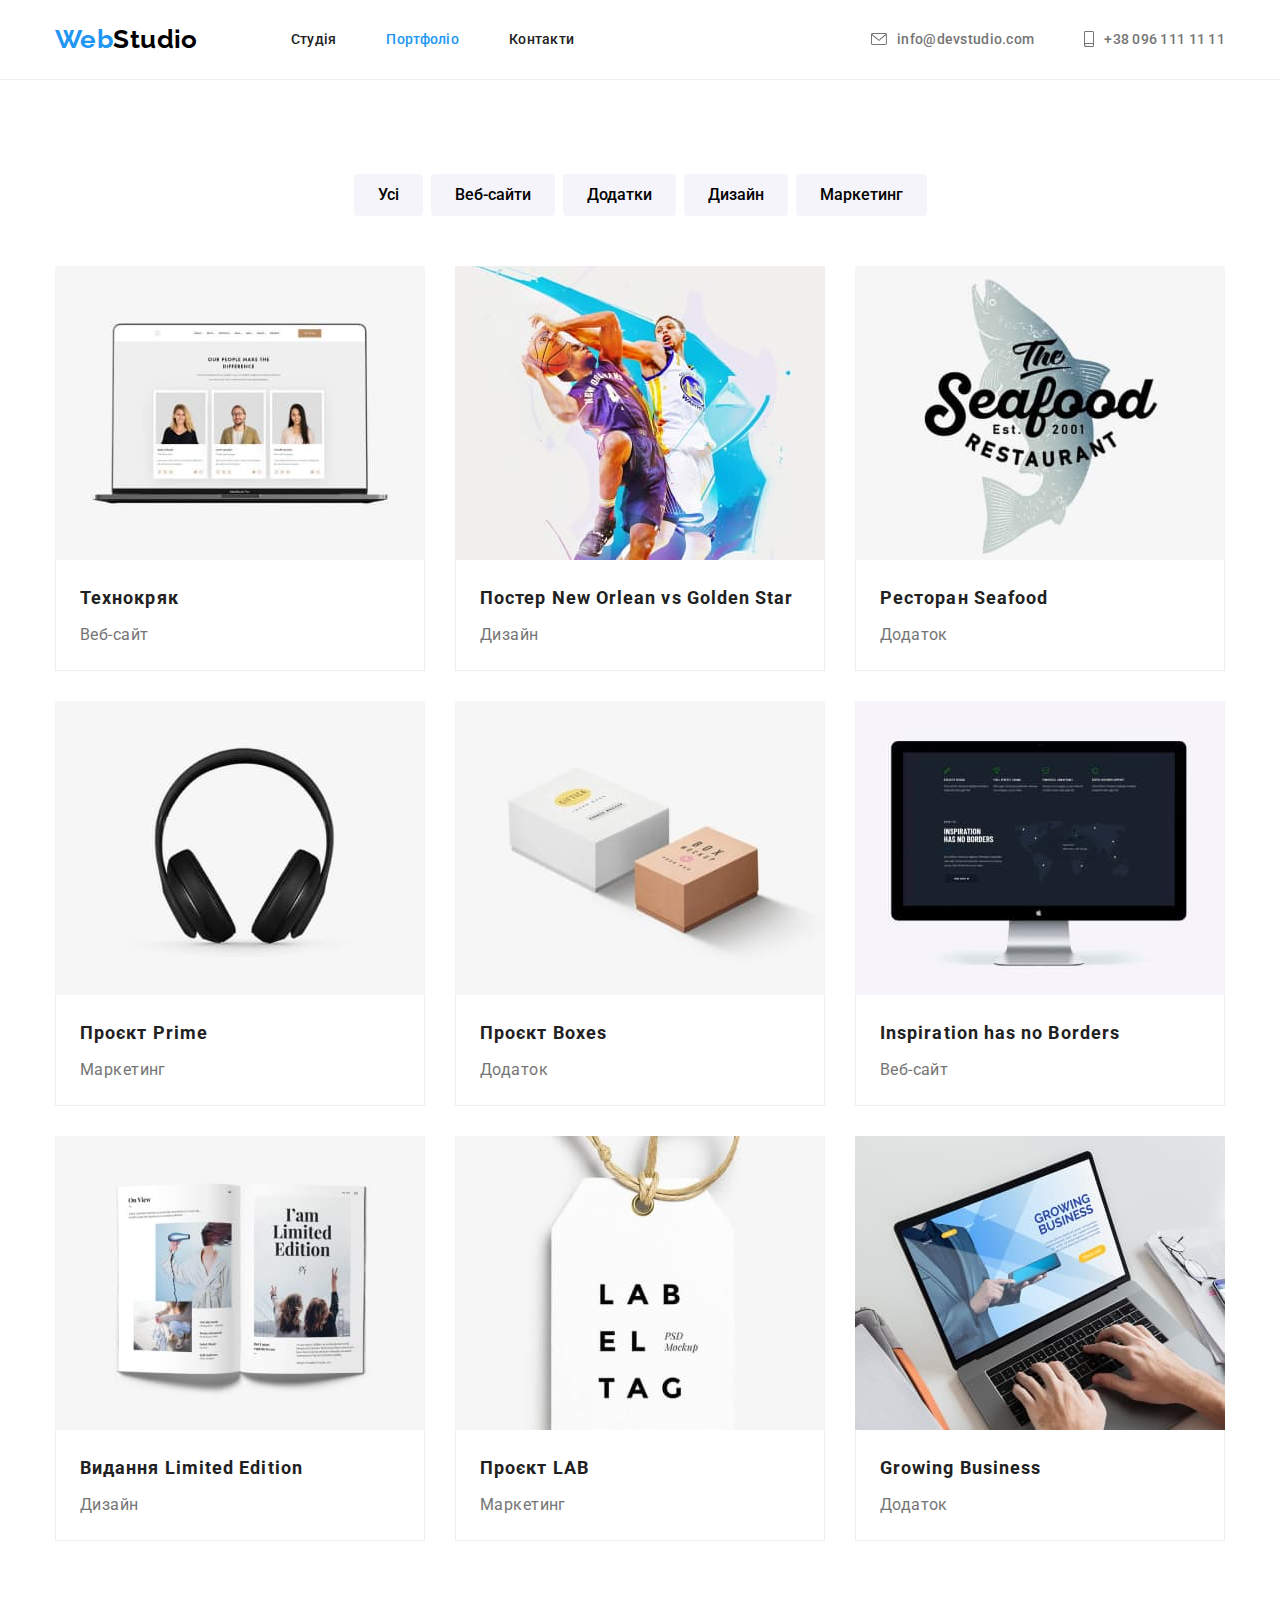
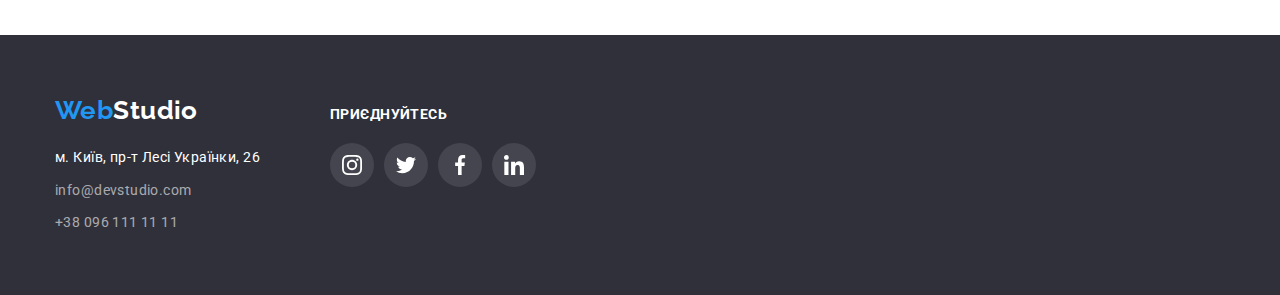
==== commit c5342148: "add social menu to portfolio ftr" ====
--- a/portfolio.html
+++ b/portfolio.html
@@ -226,33 +226,70 @@
     <!-- Page footer -->
     <footer class="wst-footer">
       <div class="container">
-        <a class="logo no-decor" href="./index.html"
-          ><span class="logo-color">Web</span
-          ><span class="logo-white">Studio</span></a
-        >
-        <address class="address-menu">
-          <ul class="address-list no-style">
-            <li class="address-item">
-              <a
-                class="address-link no-decor"
-                href="https://goo.gl/maps/4tvgwQAKs3iSgBmF8"
-                target="_blank"
-                rel="noopener nofollow noreferrer"
-                >м. Київ, пр-т Лесі Українки, 26</a
-              >
-            </li>
-            <li class="address-item">
-              <a class="address-link no-decor" href="mailto:info@devstudio.com"
-                >info@devstudio.com</a
-              >
-            </li>
-            <li class="address-item">
-              <a class="address-link no-decor" href="tel:+380961111111"
-                >+38 096 111 11 11</a
-              >
-            </li>
-          </ul>
-        </address>
+        <div class="footer-wrap">
+          <a class="logo no-decor" href="./index.html"
+            ><span class="logo-color">Web</span
+            ><span class="logo-white">Studio</span></a
+          >
+          <address class="address-menu">
+            <ul class="address-list no-style">
+              <li class="address-item">
+                <a
+                  class="address-link no-decor"
+                  href="https://goo.gl/maps/4tvgwQAKs3iSgBmF8"
+                  target="_blank"
+                  rel="noopener nofollow noreferrer"
+                  >м. Київ, пр-т Лесі Українки, 26</a
+                >
+              </li>
+              <li class="address-item">
+                <a
+                  class="address-link no-decor"
+                  href="mailto:info@devstudio.com"
+                  >info@devstudio.com</a
+                >
+              </li>
+              <li class="address-item">
+                <a class="address-link no-decor" href="tel:+380961111111"
+                  >+38 096 111 11 11</a
+                >
+              </li>
+            </ul>
+          </address>
+        </div>
+        <div class="footer-social-menu">
+          <p class="footer-social-headline">Приєднуйтесь</p>
+          <ul class="footer-social-list no-style">
+            <li class="footer-social-item">
+              <a href="" class="footer-social-link">
+                <svg class="footer-social-icon" width="20" height="20">
+                  <use href="./images/decor/sprite.svg#instagram"></use>
+                </svg>
+              </a>
+            </li>
+            <li class="footer-social-item">
+              <a href="" class="footer-social-link">
+                <svg class="footer-social-icon" width="20" height="20">
+                  <use href="./images/decor/sprite.svg#twitter"></use>
+                </svg>
+              </a>
+            </li>
+            <li class="footer-social-item">
+              <a href="" class="footer-social-link">
+                <svg class="footer-social-icon" width="20" height="20">
+                  <use href="./images/decor/sprite.svg#facebook"></use>
+                </svg>
+              </a>
+            </li>
+            <li class="footer-social-item">
+              <a href="" class="footer-social-link">
+                <svg class="footer-social-icon" width="20" height="20">
+                  <use href="./images/decor/sprite.svg#linkedin"></use>
+                </svg>
+              </a>
+            </li>
+          </ul>
+        </div>
       </div>
     </footer>
   </body>
--- a/css/styles.css
+++ b/css/styles.css
@@ -5,6 +5,7 @@
   --bgn-color: #ffffff;
   --second-bgn-color: #f5f4fa;
   --third-bgn-color: #2f303a;
+  --social-bgn-color: rgba(255, 255, 255, 0.1);
   --font-color: #212121;
   --small-text: #757575;
   --active-color: #188ce8;
@@ -437,6 +438,11 @@
   margin-bottom: 20px;
 }
 
+.wst-footer > .container {
+  display: flex;
+  align-items: baseline;
+}
+
 /* adress menu */
 
 .address-item > .address-link {
@@ -460,6 +466,51 @@
 
 .address-item:not(:last-child) {
   margin-bottom: 9px;
+}
+
+/* social menu */
+
+.footer-social-menu {
+  display: block;
+  width: 206px;
+  margin-left: 70px;
+}
+
+.footer-social-headline {
+  font-weight: 700;
+  font-size: 14px;
+  line-height: 1.14;
+  letter-spacing: 0.03em;
+  text-transform: uppercase;
+  color: var(--mr-white);
+  margin-bottom: 20px;
+}
+
+.footer-social-icon {
+  width: 20px;
+  height: 20px;
+}
+
+.footer-social-list {
+  display: flex;
+  gap: 10px;
+  justify-content: center;
+}
+
+.footer-social-link {
+  width: 44px;
+  height: 44px;
+  border-radius: 50%;
+  background-color: var(--social-bgn-color);
+  display: flex;
+  align-items: center;
+  justify-content: center;
+  fill: #ffffff;
+}
+
+.footer-social-link:hover,
+.footer-social-link:focus {
+  background-color: var(--brand-color);
 }
 
 /* страница portfolio */
